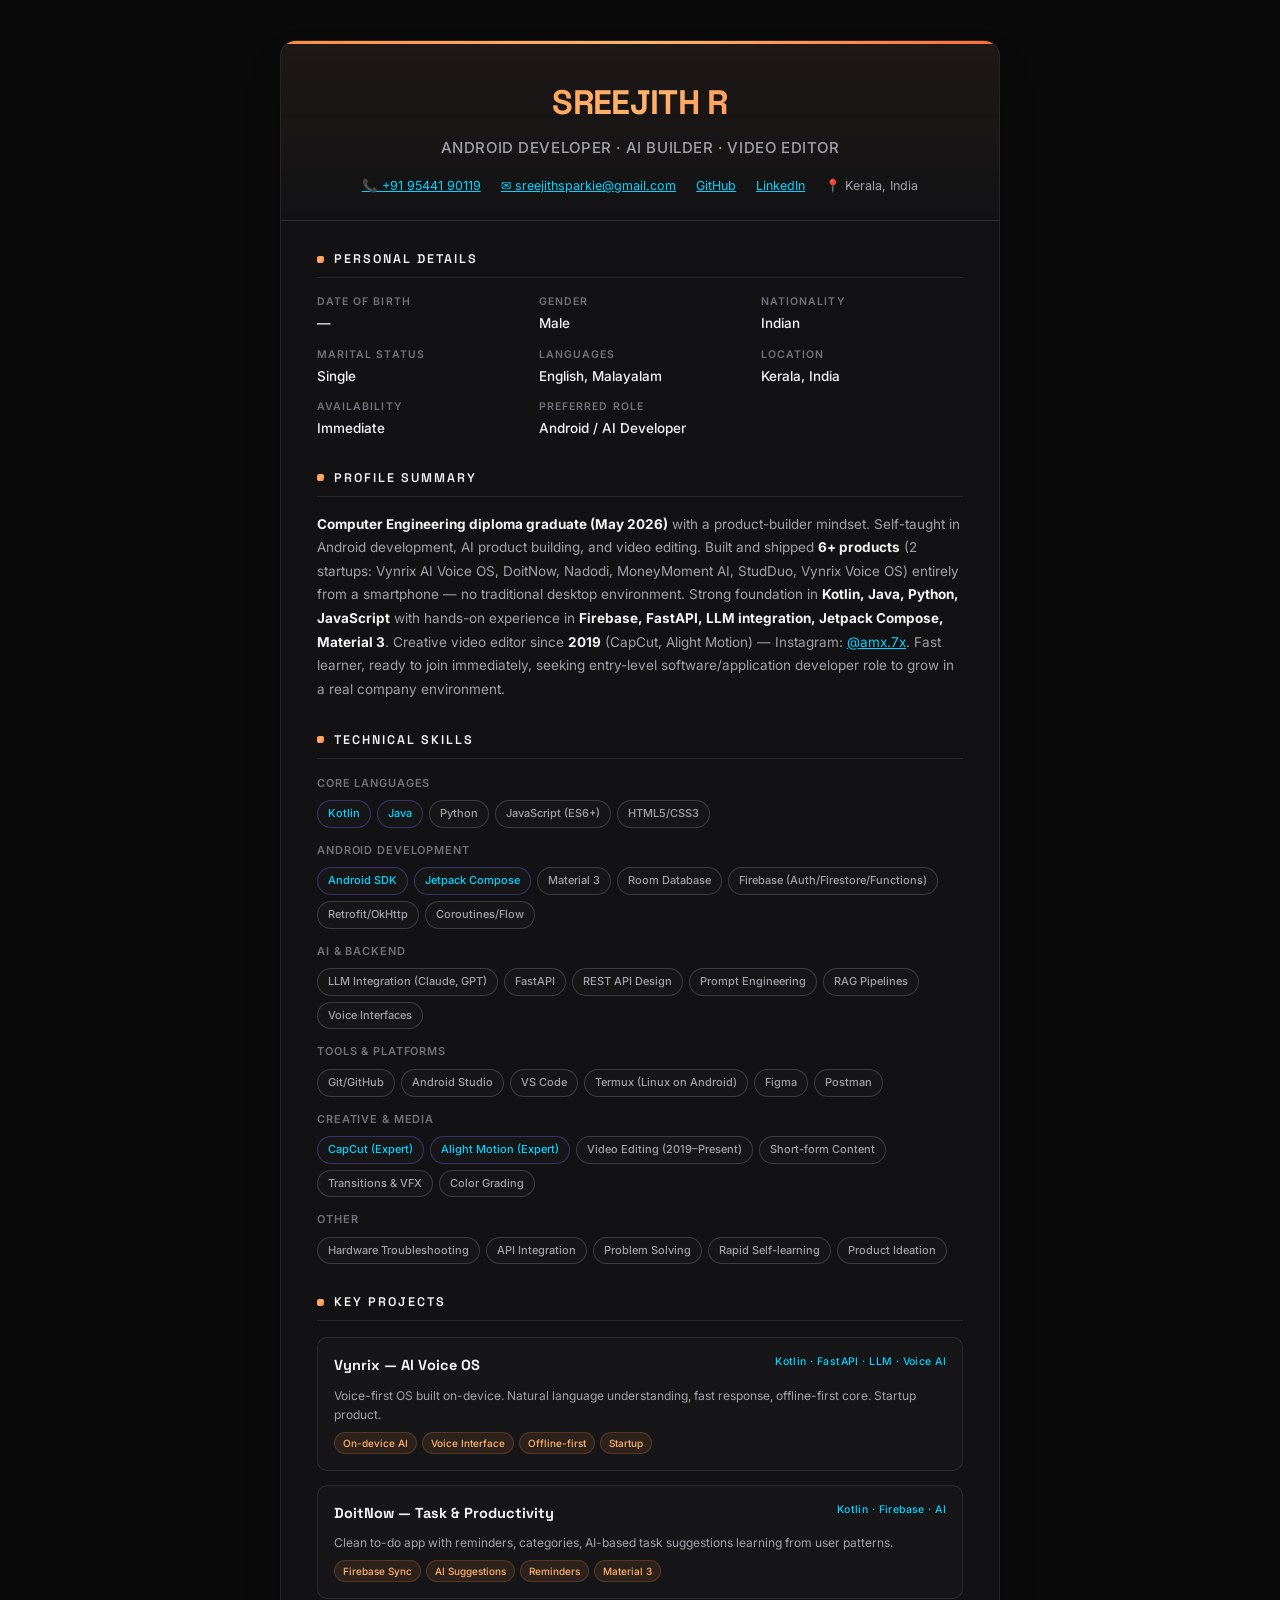
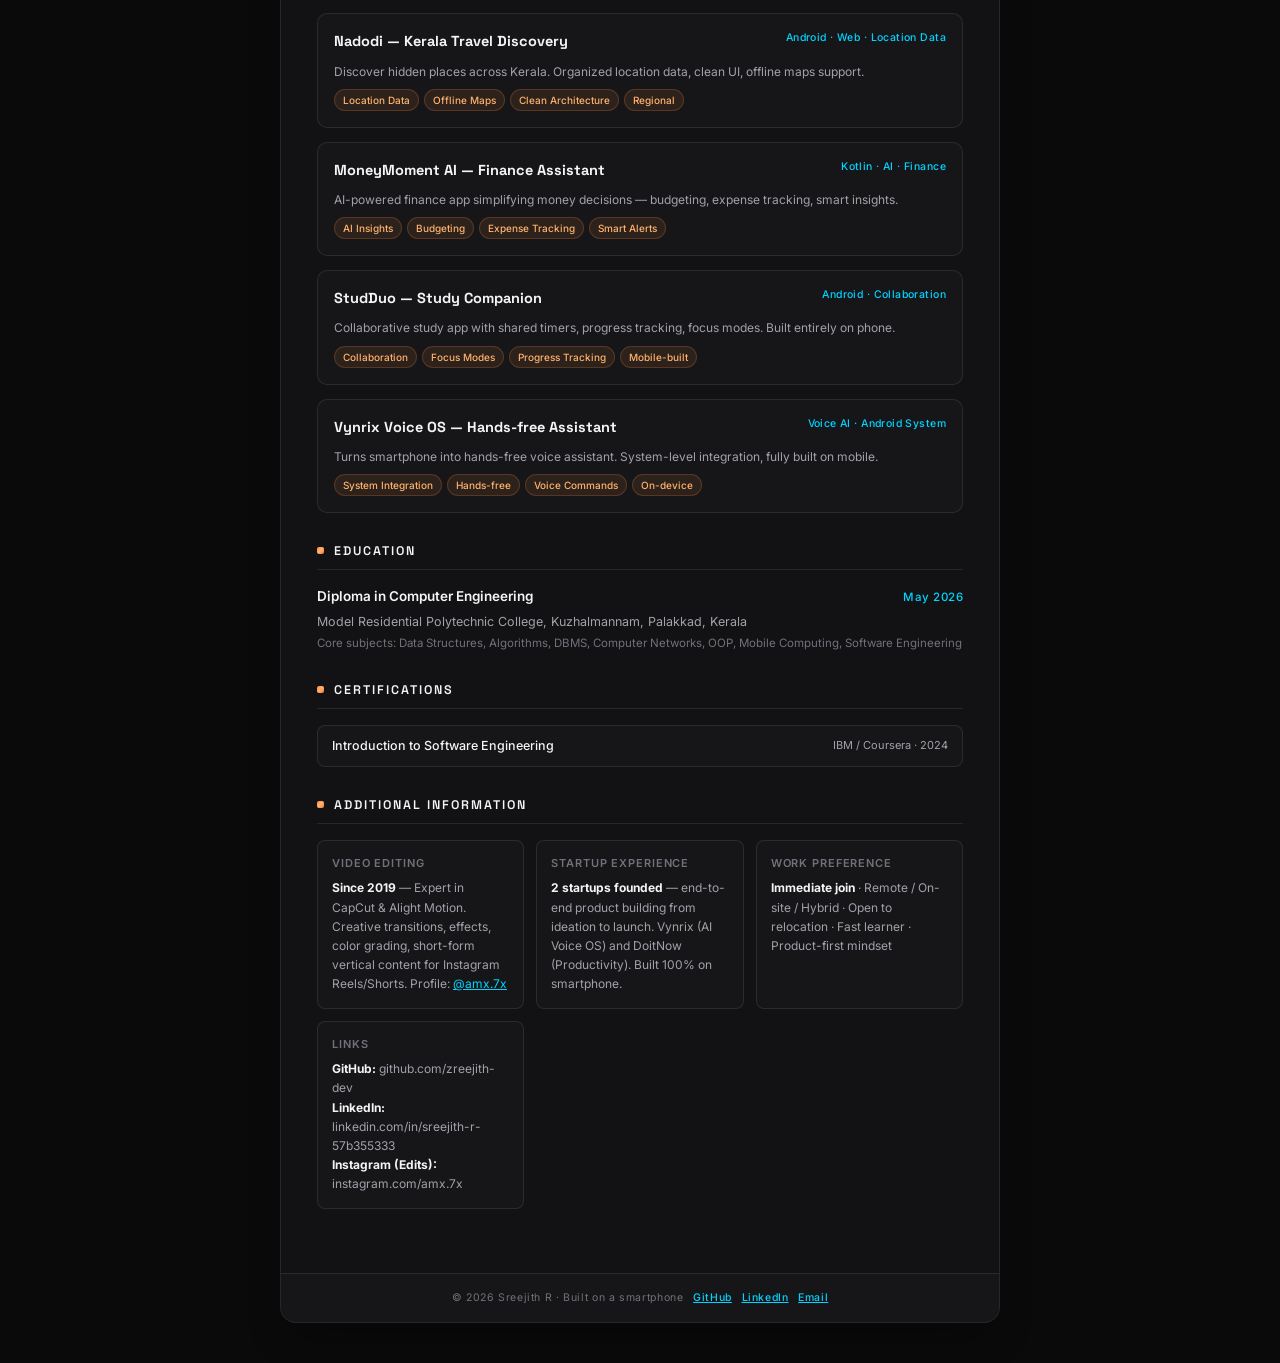
==== biodata.html @ 524572c8 "feat: portfolio redesign with orange gradients, new resume & bio data" ====
<!DOCTYPE html>
<html lang="en">
<head>
  <meta charset="UTF-8" />
  <meta name="viewport" content="width=device-width, initial-scale=1.0" />
  <title>Sreejith R — Bio Data</title>
  <meta name="description" content="Professional Bio Data of Sreejith R — Android Developer & AI Builder" />
  <link href="https://fonts.googleapis.com/css2?family=Space+Grotesk:wght@400;500;600;700&family=Inter:wght@400;500;600&display=swap" rel="stylesheet">
  <style>
    @page { size: A4; margin: 0; }
    * { box-sizing: border-box; margin: 0; padding: 0; }
    
    :root {
      --bg: #0a0a0b; --bg-elev: #121214; --card: #161619;
      --border: rgba(255,255,255,0.09); --border-strong: rgba(255,255,255,0.16);
      --text: #f4f4f5; --text-dim: #a1a1aa; --text-faint: #71717a;
      --accent: #6c5ce7; --accent-2: #00d4ff;
      --orange-grad: linear-gradient(135deg, #ff8c42 0%, #ffb36b 50%, #ff6b35 100%);
      --font-display: "Space Grotesk", system-ui, sans-serif;
      --font-body: "Inter", system-ui, sans-serif;
    }

    body { font-family: var(--font-body); background: var(--bg); color: var(--text); line-height: 1.6; font-size: 14px; -webkit-font-smoothing: antialiased; min-height: 100vh; padding: 40px 20px; }
    
    .biodata-sheet { max-width: 720px; margin: 0 auto; background: var(--bg-elev); border: 1px solid var(--border); border-radius: 16px; overflow: hidden; box-shadow: 0 20px 40px -12px rgba(0,0,0,0.4); }
    @media screen { .biodata-sheet::before { content: ""; display: block; height: 3px; background: var(--orange-grad); } }
    @media print { body { background: #fff; color: #000; padding: 0; font-size: 11pt; } .biodata-sheet { box-shadow: none; border: none; border-radius: 0; background: #fff; } .biodata-sheet::before { display: none; } .section-title::before { background: #d94e00; -webkit-print-color-adjust: exact; print-color-adjust: exact; } .no-print { display: none !important; } a { color: #000 !important; text-decoration: none; } }

    .bd-header { padding: 32px 36px 24px; background: linear-gradient(180deg, rgba(255,140,66,0.05) 0%, transparent 100%); border-bottom: 1px solid var(--border); text-align: center; position: relative; }
    .bd-name { font-family: var(--font-display); font-weight: 700; font-size: clamp(28px, 4.5vw, 34px); letter-spacing: -0.02em; margin-bottom: 6px; }
    @media screen { .bd-name { background: var(--orange-grad); -webkit-background-clip: text; background-clip: text; color: transparent; } }
    .bd-title { font-size: 15px; color: var(--text-dim); font-weight: 500; letter-spacing: 0.04em; text-transform: uppercase; margin-bottom: 16px; }
    .bd-contact { display: flex; flex-wrap: wrap; justify-content: center; gap: 12px 20px; font-size: 12.5px; color: var(--text-dim); }
    .bd-contact a { color: var(--accent-2); }
    .bd-contact-item { display: inline-flex; align-items: center; gap: 5px; white-space: nowrap; }

    .bd-body { padding: 28px 36px 36px; }
    .bd-section { margin-bottom: 28px; }
    .section-title { font-family: var(--font-display); font-weight: 600; font-size: 12.5px; letter-spacing: 0.16em; text-transform: uppercase; color: var(--text); margin-bottom: 16px; padding-bottom: 8px; border-bottom: 1px solid var(--border); display: flex; align-items: center; gap: 10px; }
    @media screen { .section-title::before { content: ""; width: 7px; height: 7px; border-radius: 2px; background: var(--orange-grad); flex-shrink: 0; } }

    /* Personal Details */
    .pd-grid { display: grid; grid-template-columns: repeat(auto-fit, minmax(160px, 1fr)); gap: 12px 20px; }
    .pd-item { display: flex; flex-direction: column; gap: 2px; }
    .pd-label { font-size: 10.5px; letter-spacing: 0.1em; text-transform: uppercase; color: var(--text-faint); font-weight: 600; }
    .pd-value { font-size: 13.5px; color: var(--text); font-weight: 500; }

    /* Profile Summary */
    .profile-text { color: var(--text-dim); line-height: 1.75; font-size: 13.5px; }
    .profile-text strong { color: var(--text); }

    /* Skills */
    .skill-row { margin-bottom: 14px; }
    .skill-row-name { font-size: 11px; font-weight: 600; letter-spacing: 0.08em; text-transform: uppercase; color: var(--text-faint); margin-bottom: 8px; }
    .skill-tags { display: flex; flex-wrap: wrap; gap: 6px; }
    .skill-tag { font-size: 11px; font-weight: 500; padding: 4px 10px; border-radius: 999px; border: 1px solid var(--border-strong); background: rgba(255,255,255,0.02); color: var(--text-dim); }
    @media screen { .skill-tag:hover { border-color: var(--accent); color: var(--accent-2); background: rgba(108,92,231,0.1); } }
    .skill-tag.primary { border-color: rgba(108,92,231,0.4); color: var(--accent-2); }

    /* Projects */
    .proj-card { border: 1px solid var(--border); border-radius: 10px; padding: 16px; margin-bottom: 14px; background: var(--card); }
    .proj-head { display: flex; justify-content: space-between; align-items: flex-start; gap: 10px; flex-wrap: wrap; margin-bottom: 8px; }
    .proj-name { font-family: var(--font-display); font-weight: 700; font-size: 14.5px; color: var(--text); }
    .proj-tech { font-size: 10.5px; color: var(--accent-2); font-weight: 500; letter-spacing: 0.04em; white-space: nowrap; }
    .proj-desc { color: var(--text-dim); font-size: 12px; line-height: 1.6; margin-bottom: 8px; }
    .proj-highlights { display: flex; flex-wrap: wrap; gap: 5px; }
    .proj-tag { font-size: 10px; padding: 2px 8px; border-radius: 999px; background: rgba(255,140,66,0.1); border: 1px solid rgba(255,140,66,0.2); color: #ffb36b; font-weight: 500; }
    @media print { .proj-tag { background: #fff3eb !important; border-color: #ff8c42 !important; color: #d94e00 !important; -webkit-print-color-adjust: exact; print-color-adjust: exact; } }

    /* Education */
    .edu-item { margin-bottom: 14px; padding-bottom: 14px; border-bottom: 1px solid var(--border); }
    .edu-item:last-child { border-bottom: none; margin-bottom: 0; padding-bottom: 0; }
    .edu-head { display: flex; justify-content: space-between; align-items: baseline; gap: 10px; flex-wrap: wrap; margin-bottom: 4px; }
    .edu-degree { font-weight: 600; font-size: 13.5px; color: var(--text); }
    .edu-date { font-size: 11.5px; color: var(--accent-2); font-weight: 500; letter-spacing: 0.04em; white-space: nowrap; }
    .edu-school { color: var(--text-dim); font-size: 12.5px; margin-bottom: 2px; }
    .edu-detail { font-size: 11.5px; color: var(--text-faint); }

    /* Certifications */
    .cert-item { display: flex; justify-content: space-between; align-items: center; padding: 10px 14px; background: var(--card); border: 1px solid var(--border); border-radius: 8px; margin-bottom: 8px; gap: 10px; }
    .cert-name { font-weight: 500; color: var(--text); font-size: 12.5px; }
    .cert-meta { font-size: 11px; color: var(--text-dim); white-space: nowrap; }

    /* Additional */
    .add-grid { display: grid; grid-template-columns: repeat(auto-fit, minmax(200px, 1fr)); gap: 12px; }
    .add-card { background: var(--card); border: 1px solid var(--border); border-radius: 8px; padding: 14px; }
    .add-title { font-weight: 600; font-size: 11px; letter-spacing: 0.08em; text-transform: uppercase; color: var(--text-faint); margin-bottom: 6px; }
    .add-text { font-size: 12px; color: var(--text-dim); line-height: 1.6; }
    .add-text strong { color: var(--text); }

    .bd-footer { padding: 16px 36px; background: var(--card); border-top: 1px solid var(--border); text-align: center; font-size: 10.5px; color: var(--text-faint); letter-spacing: 0.06em; }
    .bd-footer a { color: var(--accent-2); margin-left: 6px; font-weight: 500; }

    @media (max-width: 520px) { body { padding: 20px 10px; } .bd-header, .bd-body { padding-left: 20px; padding-right: 20px; } .bd-contact { gap: 8px 12px; } }
  </style>
</head>
<body>
  <div class="biodata-sheet">
    <header class="bd-header">
      <h1 class="bd-name">SREEJITH R</h1>
      <p class="bd-title">Android Developer · AI Builder · Video Editor</p>
      <div class="bd-contact">
        <a class="bd-contact-item" href="tel:+919544190119">📞 +91 95441 90119</a>
        <a class="bd-contact-item" href="mailto:sreejithsparkie@gmail.com">✉ sreejithsparkie@gmail.com</a>
        <a class="bd-contact-item" href="https://github.com/zreejith-dev" target="_blank" rel="noopener">GitHub</a>
        <a class="bd-contact-item" href="https://linkedin.com/in/sreejith-r-57b355333" target="_blank" rel="noopener">LinkedIn</a>
        <span class="bd-contact-item">📍 Kerala, India</span>
      </div>
    </header>

    <main class="bd-body">
      <!-- PERSONAL DETAILS -->
      <section class="bd-section">
        <h2 class="section-title">Personal Details</h2>
        <div class="pd-grid">
          <div class="pd-item"><span class="pd-label">Date of Birth</span><span class="pd-value">—</span></div>
          <div class="pd-item"><span class="pd-label">Gender</span><span class="pd-value">Male</span></div>
          <div class="pd-item"><span class="pd-label">Nationality</span><span class="pd-value">Indian</span></div>
          <div class="pd-item"><span class="pd-label">Marital Status</span><span class="pd-value">Single</span></div>
          <div class="pd-item"><span class="pd-label">Languages</span><span class="pd-value">English, Malayalam</span></div>
          <div class="pd-item"><span class="pd-label">Location</span><span class="pd-value">Kerala, India</span></div>
          <div class="pd-item"><span class="pd-label">Availability</span><span class="pd-value">Immediate</span></div>
          <div class="pd-item"><span class="pd-label">Preferred Role</span><span class="pd-value">Android / AI Developer</span></div>
        </div>
      </section>

      <!-- PROFILE SUMMARY -->
      <section class="bd-section">
        <h2 class="section-title">Profile Summary</h2>
        <p class="profile-text">
          <strong>Computer Engineering diploma graduate (May 2026)</strong> with a product-builder mindset. Self-taught in Android development, AI product building, and video editing. 
          Built and shipped <strong>6+ products</strong> (2 startups: Vynrix AI Voice OS, DoitNow, Nadodi, MoneyMoment AI, StudDuo, Vynrix Voice OS) entirely from a smartphone — no traditional desktop environment. 
          Strong foundation in <strong>Kotlin, Java, Python, JavaScript</strong> with hands-on experience in <strong>Firebase, FastAPI, LLM integration, Jetpack Compose, Material 3</strong>. 
          Creative video editor since <strong>2019</strong> (CapCut, Alight Motion) — Instagram: <a href="https://www.instagram.com/amx.7x?stkn=MXByYWM3czVoYXo3cg==" target="_blank" rel="noopener" style="color:var(--accent-2)">@amx.7x</a>. 
          Fast learner, ready to join immediately, seeking entry-level software/application developer role to grow in a real company environment.
        </p>
      </section>

      <!-- TECHNICAL SKILLS -->
      <section class="bd-section">
        <h2 class="section-title">Technical Skills</h2>
        <div class="skill-row">
          <div class="skill-row-name">Core Languages</div>
          <div class="skill-tags">
            <span class="skill-tag primary">Kotlin</span><span class="skill-tag primary">Java</span><span class="skill-tag">Python</span><span class="skill-tag">JavaScript (ES6+)</span><span class="skill-tag">HTML5/CSS3</span>
          </div>
        </div>
        <div class="skill-row">
          <div class="skill-row-name">Android Development</div>
          <div class="skill-tags">
            <span class="skill-tag primary">Android SDK</span><span class="skill-tag primary">Jetpack Compose</span><span class="skill-tag">Material 3</span><span class="skill-tag">Room Database</span><span class="skill-tag">Firebase (Auth/Firestore/Functions)</span><span class="skill-tag">Retrofit/OkHttp</span><span class="skill-tag">Coroutines/Flow</span>
          </div>
        </div>
        <div class="skill-row">
          <div class="skill-row-name">AI & Backend</div>
          <div class="skill-tags">
            <span class="skill-tag">LLM Integration (Claude, GPT)</span><span class="skill-tag">FastAPI</span><span class="skill-tag">REST API Design</span><span class="skill-tag">Prompt Engineering</span><span class="skill-tag">RAG Pipelines</span><span class="skill-tag">Voice Interfaces</span>
          </div>
        </div>
        <div class="skill-row">
          <div class="skill-row-name">Tools & Platforms</div>
          <div class="skill-tags">
            <span class="skill-tag">Git/GitHub</span><span class="skill-tag">Android Studio</span><span class="skill-tag">VS Code</span><span class="skill-tag">Termux (Linux on Android)</span><span class="skill-tag">Figma</span><span class="skill-tag">Postman</span>
          </div>
        </div>
        <div class="skill-row">
          <div class="skill-row-name">Creative & Media</div>
          <div class="skill-tags">
            <span class="skill-tag primary">CapCut (Expert)</span><span class="skill-tag primary">Alight Motion (Expert)</span><span class="skill-tag">Video Editing (2019–Present)</span><span class="skill-tag">Short-form Content</span><span class="skill-tag">Transitions & VFX</span><span class="skill-tag">Color Grading</span>
          </div>
        </div>
        <div class="skill-row">
          <div class="skill-row-name">Other</div>
          <div class="skill-tags">
            <span class="skill-tag">Hardware Troubleshooting</span><span class="skill-tag">API Integration</span><span class="skill-tag">Problem Solving</span><span class="skill-tag">Rapid Self-learning</span><span class="skill-tag">Product Ideation</span>
          </div>
        </div>
      </section>

      <!-- KEY PROJECTS -->
      <section class="bd-section">
        <h2 class="section-title">Key Projects</h2>
        <article class="proj-card">
          <div class="proj-head"><h3 class="proj-name">Vynrix — AI Voice OS</h3><span class="proj-tech">Kotlin · FastAPI · LLM · Voice AI</span></div>
          <p class="proj-desc">Voice-first OS built on-device. Natural language understanding, fast response, offline-first core. Startup product.</p>
          <div class="proj-highlights"><span class="proj-tag">On-device AI</span><span class="proj-tag">Voice Interface</span><span class="proj-tag">Offline-first</span><span class="proj-tag">Startup</span></div>
        </article>
        <article class="proj-card">
          <div class="proj-head"><h3 class="proj-name">DoitNow — Task & Productivity</h3><span class="proj-tech">Kotlin · Firebase · AI</span></div>
          <p class="proj-desc">Clean to-do app with reminders, categories, AI-based task suggestions learning from user patterns.</p>
          <div class="proj-highlights"><span class="proj-tag">Firebase Sync</span><span class="proj-tag">AI Suggestions</span><span class="proj-tag">Reminders</span><span class="proj-tag">Material 3</span></div>
        </article>
        <article class="proj-card">
          <div class="proj-head"><h3 class="proj-name">Nadodi — Kerala Travel Discovery</h3><span class="proj-tech">Android · Web · Location Data</span></div>
          <p class="proj-desc">Discover hidden places across Kerala. Organized location data, clean UI, offline maps support.</p>
          <div class="proj-highlights"><span class="proj-tag">Location Data</span><span class="proj-tag">Offline Maps</span><span class="proj-tag">Clean Architecture</span><span class="proj-tag">Regional</span></div>
        </article>
        <article class="proj-card">
          <div class="proj-head"><h3 class="proj-name">MoneyMoment AI — Finance Assistant</h3><span class="proj-tech">Kotlin · AI · Finance</span></div>
          <p class="proj-desc">AI-powered finance app simplifying money decisions — budgeting, expense tracking, smart insights.</p>
          <div class="proj-highlights"><span class="proj-tag">AI Insights</span><span class="proj-tag">Budgeting</span><span class="proj-tag">Expense Tracking</span><span class="proj-tag">Smart Alerts</span></div>
        </article>
        <article class="proj-card">
          <div class="proj-head"><h3 class="proj-name">StudDuo — Study Companion</h3><span class="proj-tech">Android · Collaboration</span></div>
          <p class="proj-desc">Collaborative study app with shared timers, progress tracking, focus modes. Built entirely on phone.</p>
          <div class="proj-highlights"><span class="proj-tag">Collaboration</span><span class="proj-tag">Focus Modes</span><span class="proj-tag">Progress Tracking</span><span class="proj-tag">Mobile-built</span></div>
        </article>
        <article class="proj-card">
          <div class="proj-head"><h3 class="proj-name">Vynrix Voice OS — Hands-free Assistant</h3><span class="proj-tech">Voice AI · Android System</span></div>
          <p class="proj-desc">Turns smartphone into hands-free voice assistant. System-level integration, fully built on mobile.</p>
          <div class="proj-highlights"><span class="proj-tag">System Integration</span><span class="proj-tag">Hands-free</span><span class="proj-tag">Voice Commands</span><span class="proj-tag">On-device</span></div>
        </article>
      </section>

      <!-- EDUCATION -->
      <section class="bd-section">
        <h2 class="section-title">Education</h2>
        <div class="edu-item">
          <div class="edu-head">
            <span class="edu-degree">Diploma in Computer Engineering</span>
            <span class="edu-date">May 2026</span>
          </div>
          <p class="edu-school">Model Residential Polytechnic College, Kuzhalmannam, Palakkad, Kerala</p>
          <p class="edu-detail">Core subjects: Data Structures, Algorithms, DBMS, Computer Networks, OOP, Mobile Computing, Software Engineering</p>
        </div>
      </section>

      <!-- CERTIFICATIONS -->
      <section class="bd-section">
        <h2 class="section-title">Certifications</h2>
        <div class="cert-item">
          <span class="cert-name">Introduction to Software Engineering</span>
          <span class="cert-meta">IBM / Coursera · 2024</span>
        </div>
      </section>

      <!-- ADDITIONAL INFORMATION -->
      <section class="bd-section">
        <h2 class="section-title">Additional Information</h2>
        <div class="add-grid">
          <div class="add-card">
            <div class="add-title">Video Editing</div>
            <div class="add-text"><strong>Since 2019</strong> — Expert in CapCut & Alight Motion. Creative transitions, effects, color grading, short-form vertical content for Instagram Reels/Shorts. Profile: <a href="https://www.instagram.com/amx.7x?stkn=MXByYWM3czVoYXo3cg==" target="_blank" rel="noopener" style="color:var(--accent-2)">@amx.7x</a></div>
          </div>
          <div class="add-card">
            <div class="add-title">Startup Experience</div>
            <div class="add-text"><strong>2 startups founded</strong> — end-to-end product building from ideation to launch. Vynrix (AI Voice OS) and DoitNow (Productivity). Built 100% on smartphone.</div>
          </div>
          <div class="add-card">
            <div class="add-title">Work Preference</div>
            <div class="add-text"><strong>Immediate join</strong> · Remote / On-site / Hybrid · Open to relocation · Fast learner · Product-first mindset</div>
          </div>
          <div class="add-card">
            <div class="add-title">Links</div>
            <div class="add-text">
              <strong>GitHub:</strong> github.com/zreejith-dev<br>
              <strong>LinkedIn:</strong> linkedin.com/in/sreejith-r-57b355333<br>
              <strong>Instagram (Edits):</strong> instagram.com/amx.7x
            </div>
          </div>
        </div>
      </section>
    </main>

    <footer class="bd-footer no-print">
      © 2026 Sreejith R · Built on a smartphone
      <a href="https://github.com/zreejith-dev" target="_blank" rel="noopener">GitHub</a>
      <a href="https://linkedin.com/in/sreejith-r-57b355333" target="_blank" rel="noopener">LinkedIn</a>
      <a href="mailto:sreejithsparkie@gmail.com">Email</a>
    </footer>
  </div>
</body>
</html>
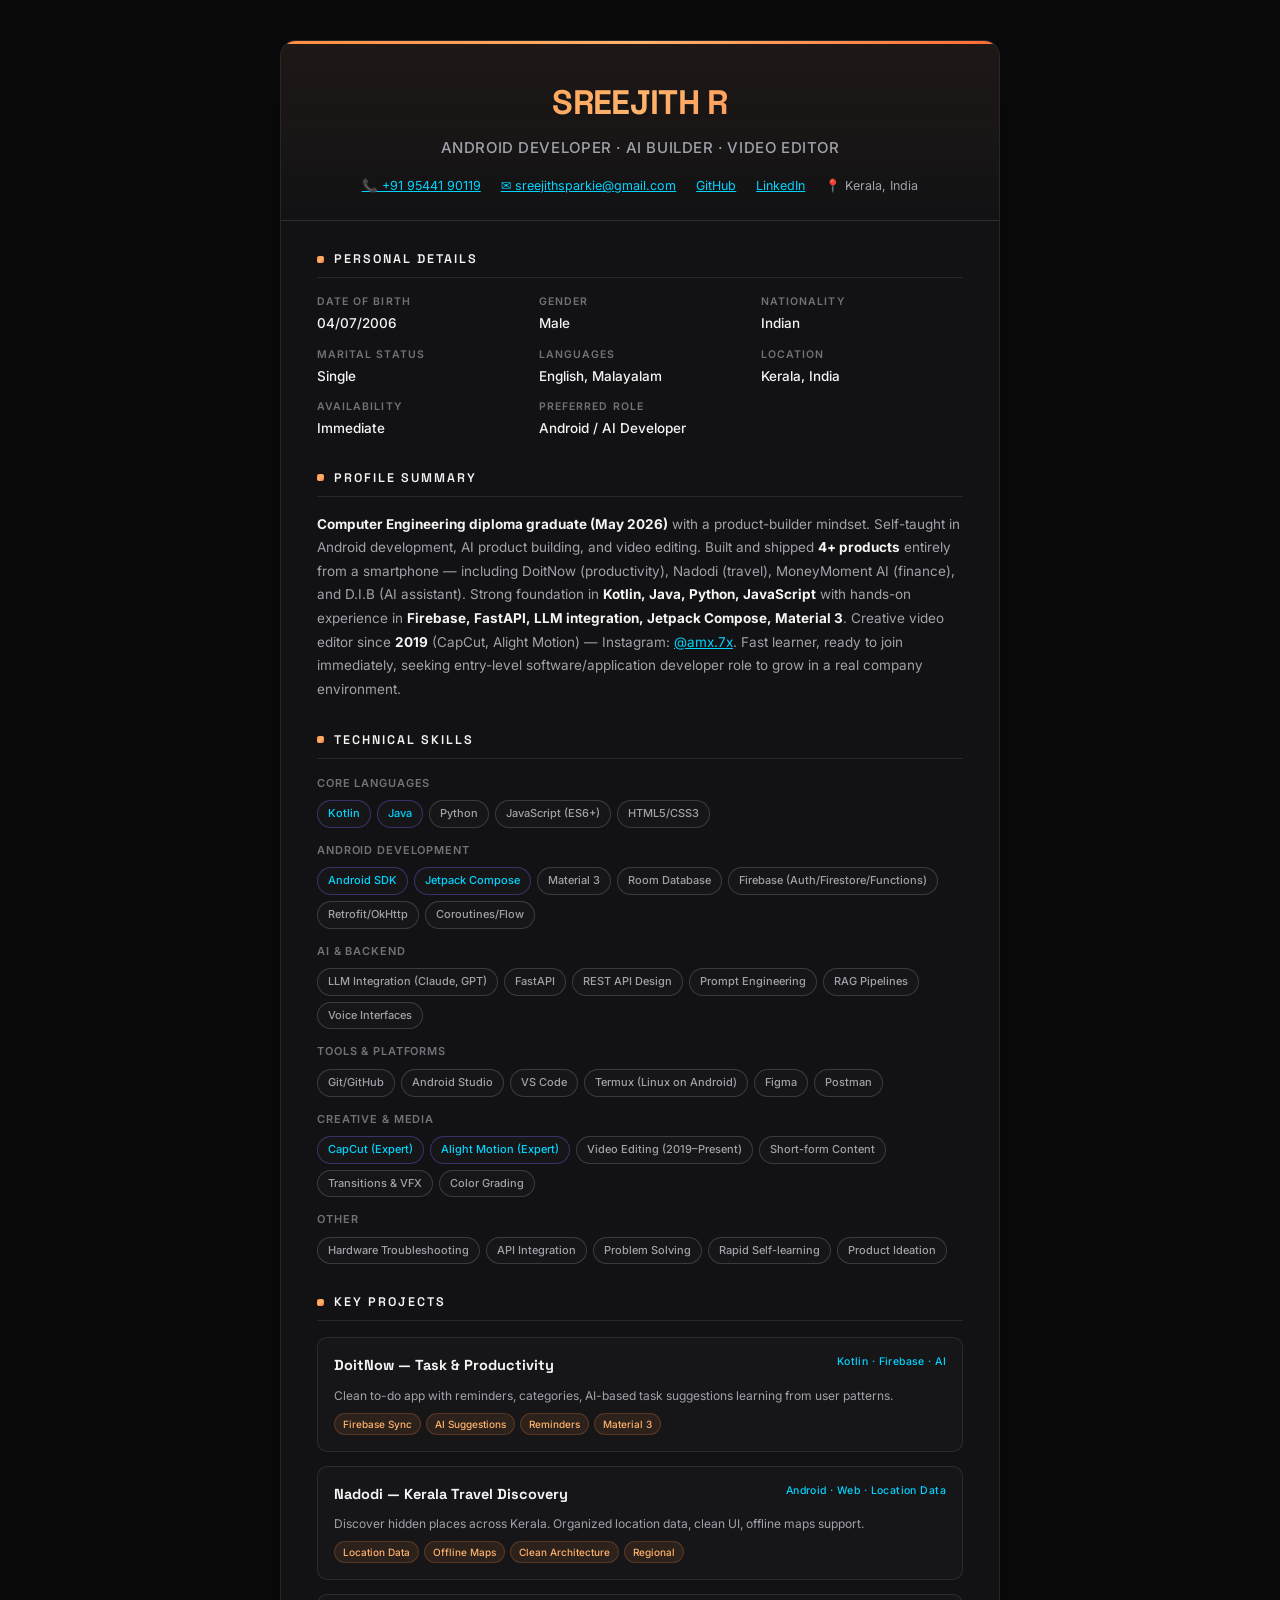
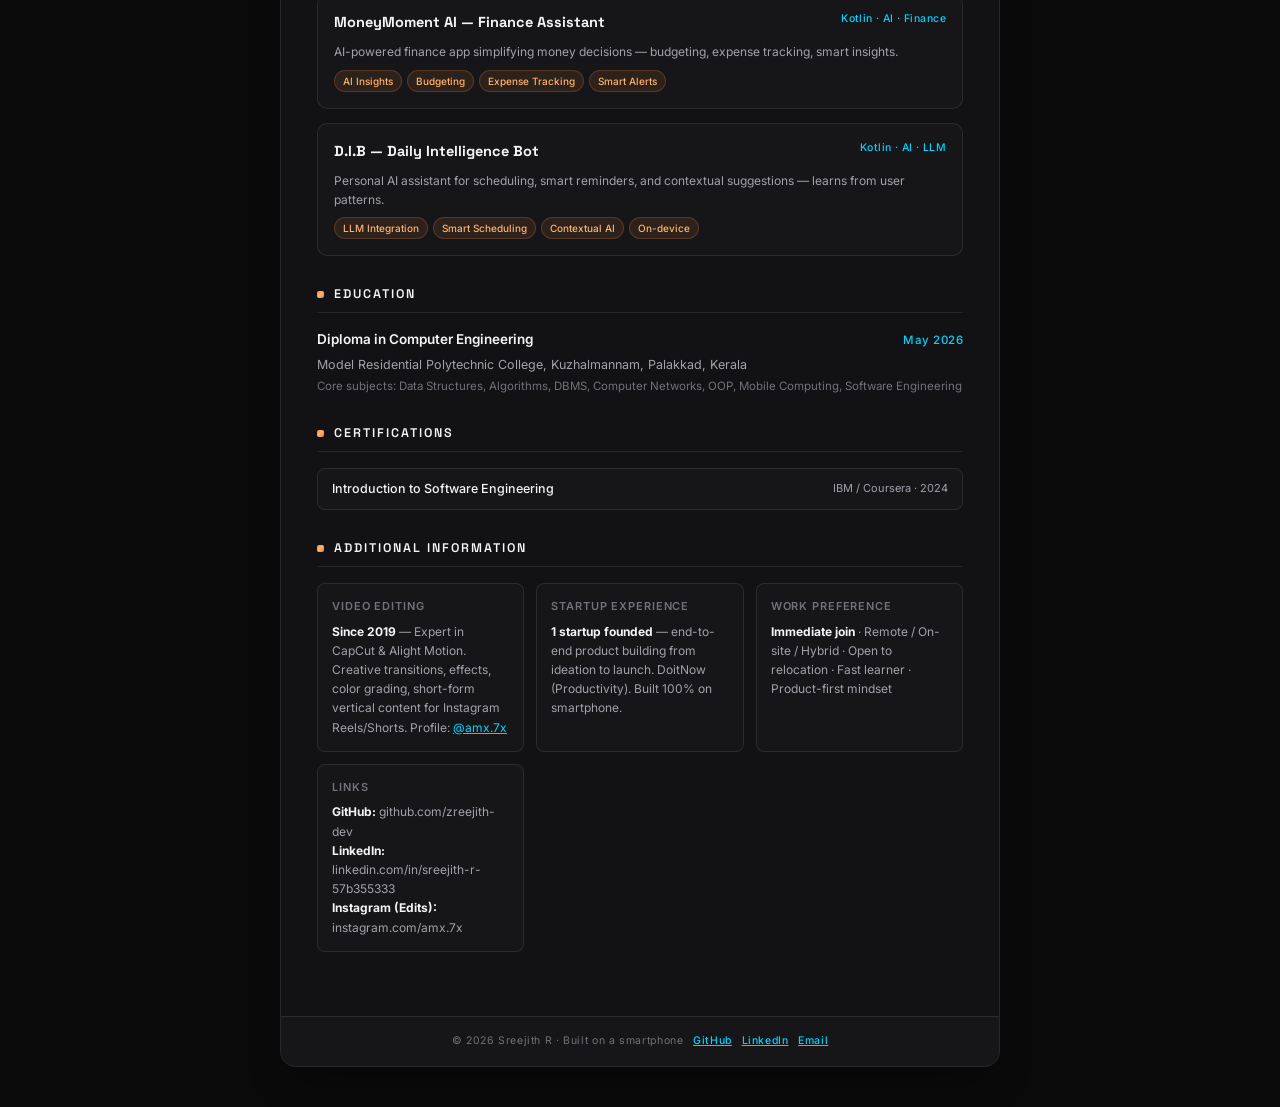
==== commit 90277f0a: "feat: remove Vynrix projects, add DOB (04/07/2006), update portfolio/resume/biodata" ====
--- a/biodata.html
+++ b/biodata.html
@@ -113,7 +113,7 @@
       <section class="bd-section">
         <h2 class="section-title">Personal Details</h2>
         <div class="pd-grid">
-          <div class="pd-item"><span class="pd-label">Date of Birth</span><span class="pd-value">—</span></div>
+          <div class="pd-item"><span class="pd-label">Date of Birth</span><span class="pd-value">04/07/2006</span></div>
           <div class="pd-item"><span class="pd-label">Gender</span><span class="pd-value">Male</span></div>
           <div class="pd-item"><span class="pd-label">Nationality</span><span class="pd-value">Indian</span></div>
           <div class="pd-item"><span class="pd-label">Marital Status</span><span class="pd-value">Single</span></div>
@@ -129,7 +129,7 @@
         <h2 class="section-title">Profile Summary</h2>
         <p class="profile-text">
           <strong>Computer Engineering diploma graduate (May 2026)</strong> with a product-builder mindset. Self-taught in Android development, AI product building, and video editing. 
-          Built and shipped <strong>6+ products</strong> (2 startups: Vynrix AI Voice OS, DoitNow, Nadodi, MoneyMoment AI, StudDuo, Vynrix Voice OS) entirely from a smartphone — no traditional desktop environment. 
+          Built and shipped <strong>4+ products</strong> entirely from a smartphone — including DoitNow (productivity), Nadodi (travel), MoneyMoment AI (finance), and D.I.B (AI assistant). 
           Strong foundation in <strong>Kotlin, Java, Python, JavaScript</strong> with hands-on experience in <strong>Firebase, FastAPI, LLM integration, Jetpack Compose, Material 3</strong>. 
           Creative video editor since <strong>2019</strong> (CapCut, Alight Motion) — Instagram: <a href="https://www.instagram.com/amx.7x?stkn=MXByYWM3czVoYXo3cg==" target="_blank" rel="noopener" style="color:var(--accent-2)">@amx.7x</a>. 
           Fast learner, ready to join immediately, seeking entry-level software/application developer role to grow in a real company environment.
@@ -181,11 +181,6 @@
       <section class="bd-section">
         <h2 class="section-title">Key Projects</h2>
         <article class="proj-card">
-          <div class="proj-head"><h3 class="proj-name">Vynrix — AI Voice OS</h3><span class="proj-tech">Kotlin · FastAPI · LLM · Voice AI</span></div>
-          <p class="proj-desc">Voice-first OS built on-device. Natural language understanding, fast response, offline-first core. Startup product.</p>
-          <div class="proj-highlights"><span class="proj-tag">On-device AI</span><span class="proj-tag">Voice Interface</span><span class="proj-tag">Offline-first</span><span class="proj-tag">Startup</span></div>
-        </article>
-        <article class="proj-card">
           <div class="proj-head"><h3 class="proj-name">DoitNow — Task & Productivity</h3><span class="proj-tech">Kotlin · Firebase · AI</span></div>
           <p class="proj-desc">Clean to-do app with reminders, categories, AI-based task suggestions learning from user patterns.</p>
           <div class="proj-highlights"><span class="proj-tag">Firebase Sync</span><span class="proj-tag">AI Suggestions</span><span class="proj-tag">Reminders</span><span class="proj-tag">Material 3</span></div>
@@ -201,14 +196,9 @@
           <div class="proj-highlights"><span class="proj-tag">AI Insights</span><span class="proj-tag">Budgeting</span><span class="proj-tag">Expense Tracking</span><span class="proj-tag">Smart Alerts</span></div>
         </article>
         <article class="proj-card">
-          <div class="proj-head"><h3 class="proj-name">StudDuo — Study Companion</h3><span class="proj-tech">Android · Collaboration</span></div>
-          <p class="proj-desc">Collaborative study app with shared timers, progress tracking, focus modes. Built entirely on phone.</p>
-          <div class="proj-highlights"><span class="proj-tag">Collaboration</span><span class="proj-tag">Focus Modes</span><span class="proj-tag">Progress Tracking</span><span class="proj-tag">Mobile-built</span></div>
-        </article>
-        <article class="proj-card">
-          <div class="proj-head"><h3 class="proj-name">Vynrix Voice OS — Hands-free Assistant</h3><span class="proj-tech">Voice AI · Android System</span></div>
-          <p class="proj-desc">Turns smartphone into hands-free voice assistant. System-level integration, fully built on mobile.</p>
-          <div class="proj-highlights"><span class="proj-tag">System Integration</span><span class="proj-tag">Hands-free</span><span class="proj-tag">Voice Commands</span><span class="proj-tag">On-device</span></div>
+          <div class="proj-head"><h3 class="proj-name">D.I.B — Daily Intelligence Bot</h3><span class="proj-tech">Kotlin · AI · LLM</span></div>
+          <p class="proj-desc">Personal AI assistant for scheduling, smart reminders, and contextual suggestions — learns from user patterns.</p>
+          <div class="proj-highlights"><span class="proj-tag">LLM Integration</span><span class="proj-tag">Smart Scheduling</span><span class="proj-tag">Contextual AI</span><span class="proj-tag">On-device</span></div>
         </article>
       </section>
 
@@ -244,7 +234,7 @@
           </div>
           <div class="add-card">
             <div class="add-title">Startup Experience</div>
-            <div class="add-text"><strong>2 startups founded</strong> — end-to-end product building from ideation to launch. Vynrix (AI Voice OS) and DoitNow (Productivity). Built 100% on smartphone.</div>
+            <div class="add-text"><strong>1 startup founded</strong> — end-to-end product building from ideation to launch. DoitNow (Productivity). Built 100% on smartphone.</div>
           </div>
           <div class="add-card">
             <div class="add-title">Work Preference</div>
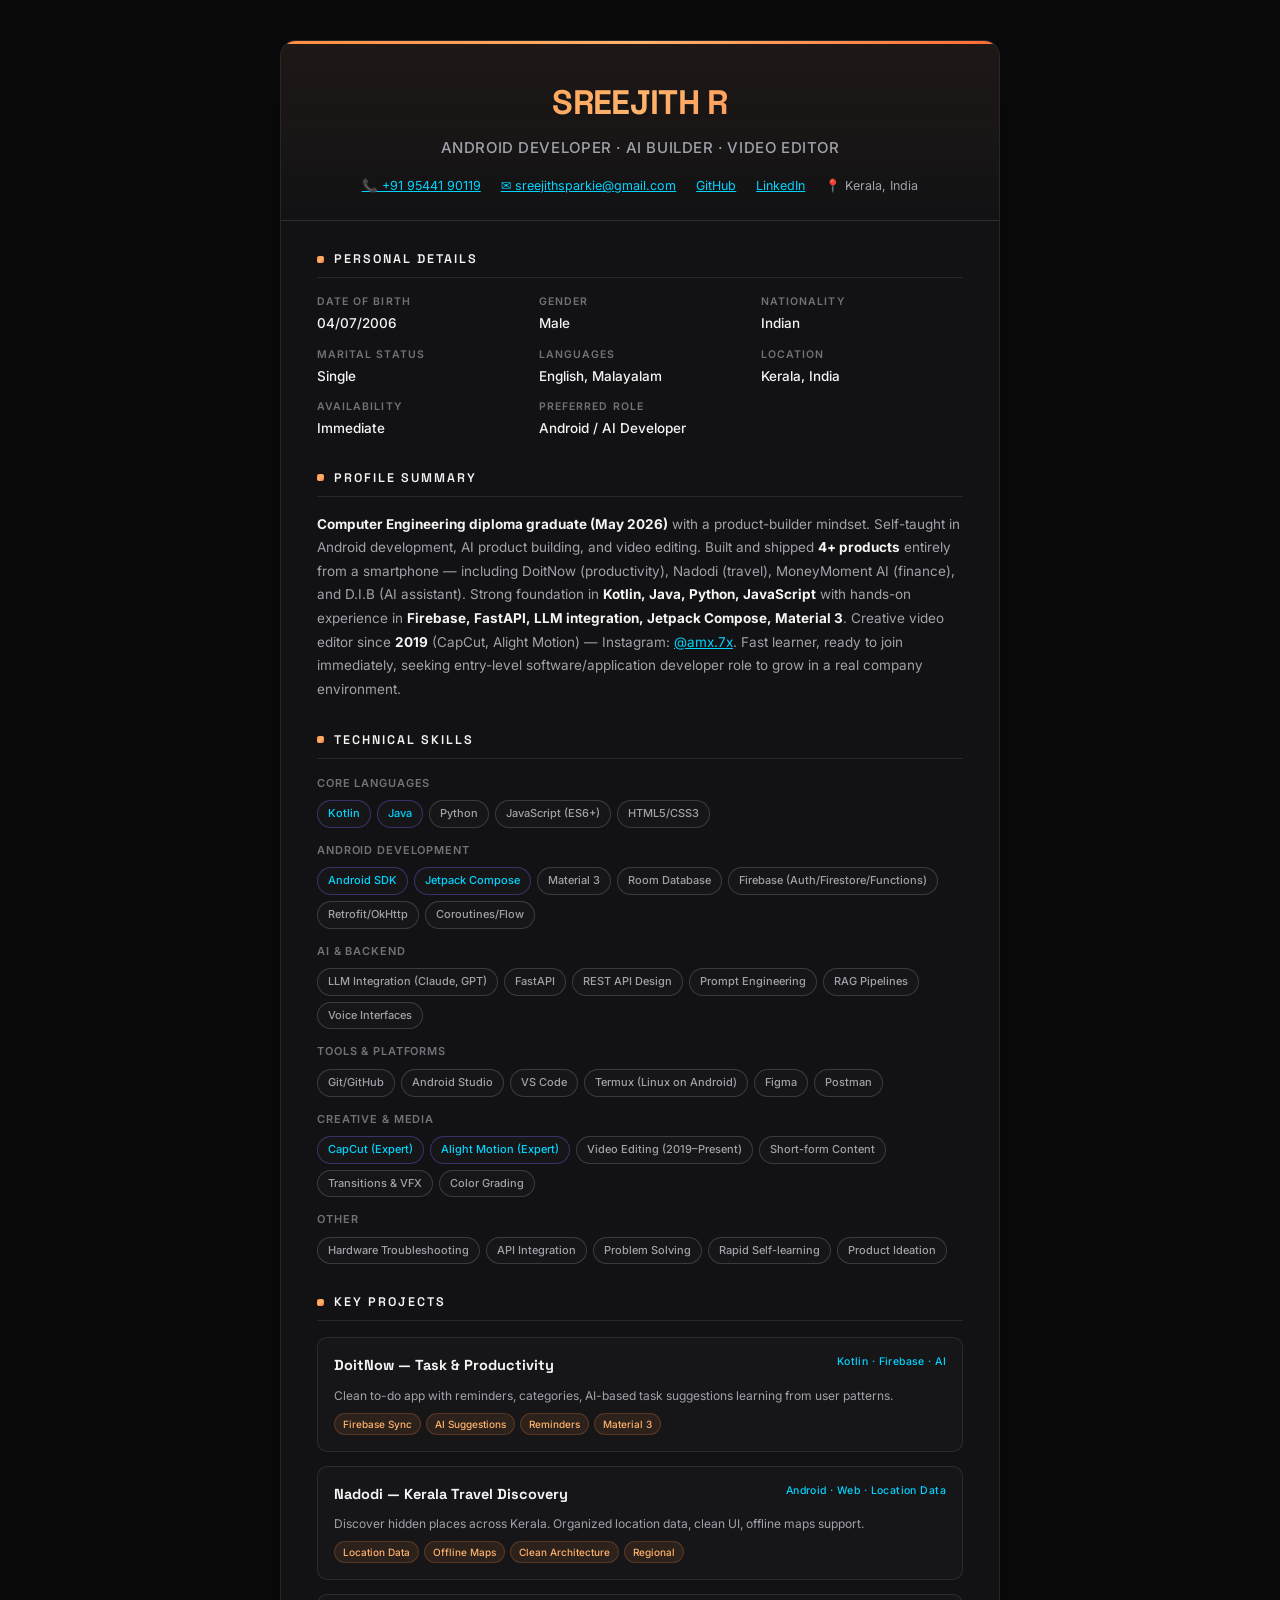
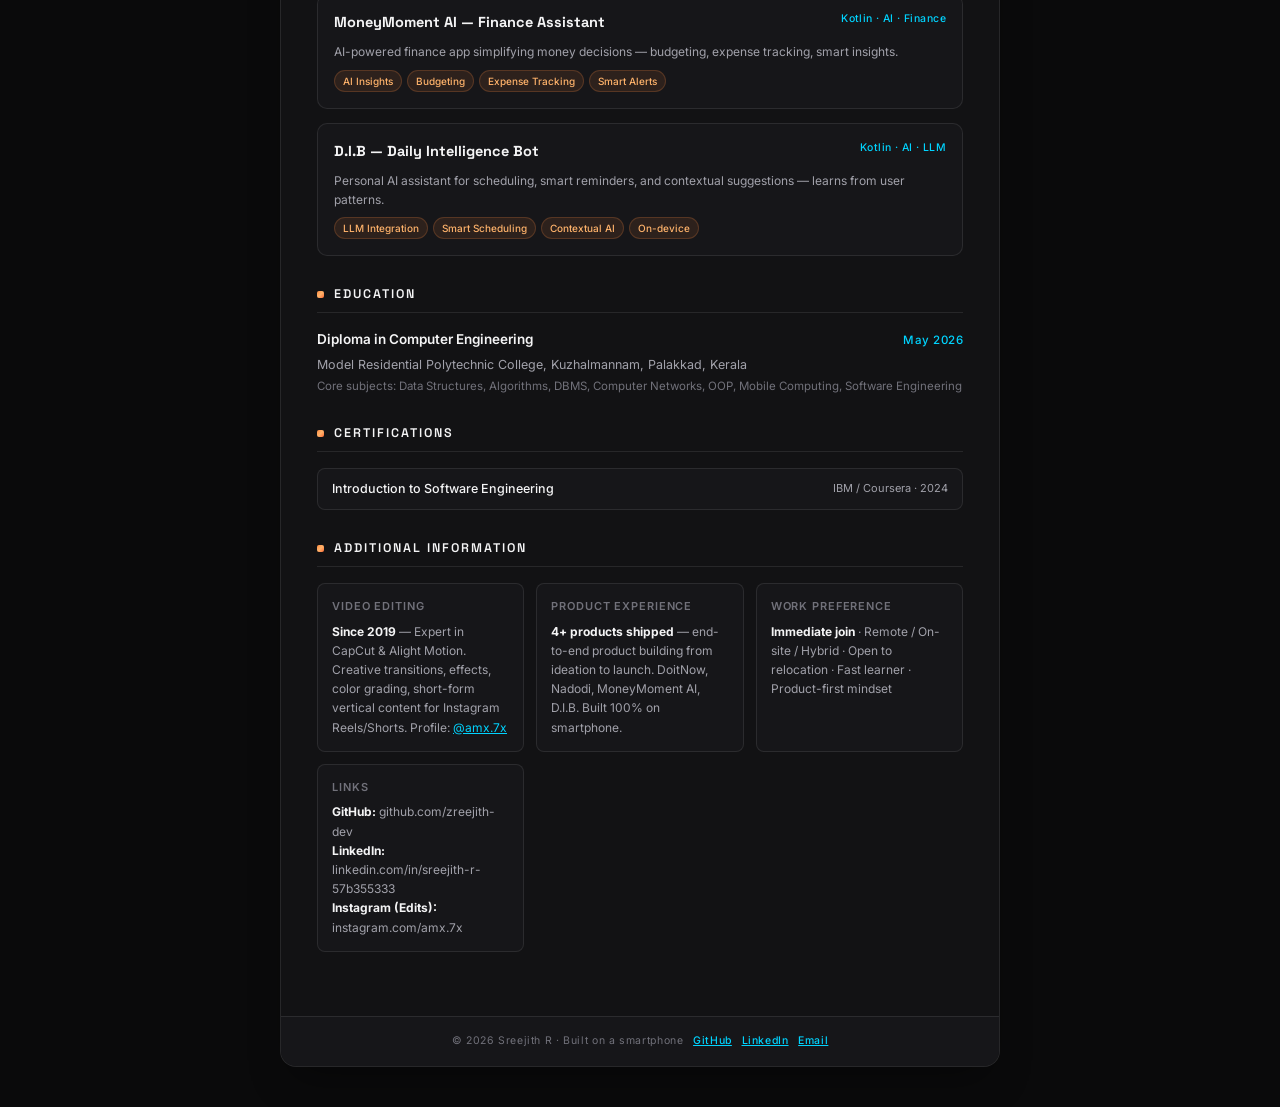
==== commit 0ec2fe2c: "feat: remove founder/Vynrix references, add video editing as main skill (CapCut, Alight Motion) acro" ====
--- a/biodata.html
+++ b/biodata.html
@@ -233,8 +233,8 @@
             <div class="add-text"><strong>Since 2019</strong> — Expert in CapCut & Alight Motion. Creative transitions, effects, color grading, short-form vertical content for Instagram Reels/Shorts. Profile: <a href="https://www.instagram.com/amx.7x?stkn=MXByYWM3czVoYXo3cg==" target="_blank" rel="noopener" style="color:var(--accent-2)">@amx.7x</a></div>
           </div>
           <div class="add-card">
-            <div class="add-title">Startup Experience</div>
-            <div class="add-text"><strong>1 startup founded</strong> — end-to-end product building from ideation to launch. DoitNow (Productivity). Built 100% on smartphone.</div>
+            <div class="add-title">Product Experience</div>
+            <div class="add-text"><strong>4+ products shipped</strong> — end-to-end product building from ideation to launch. DoitNow, Nadodi, MoneyMoment AI, D.I.B. Built 100% on smartphone.</div>
           </div>
           <div class="add-card">
             <div class="add-title">Work Preference</div>
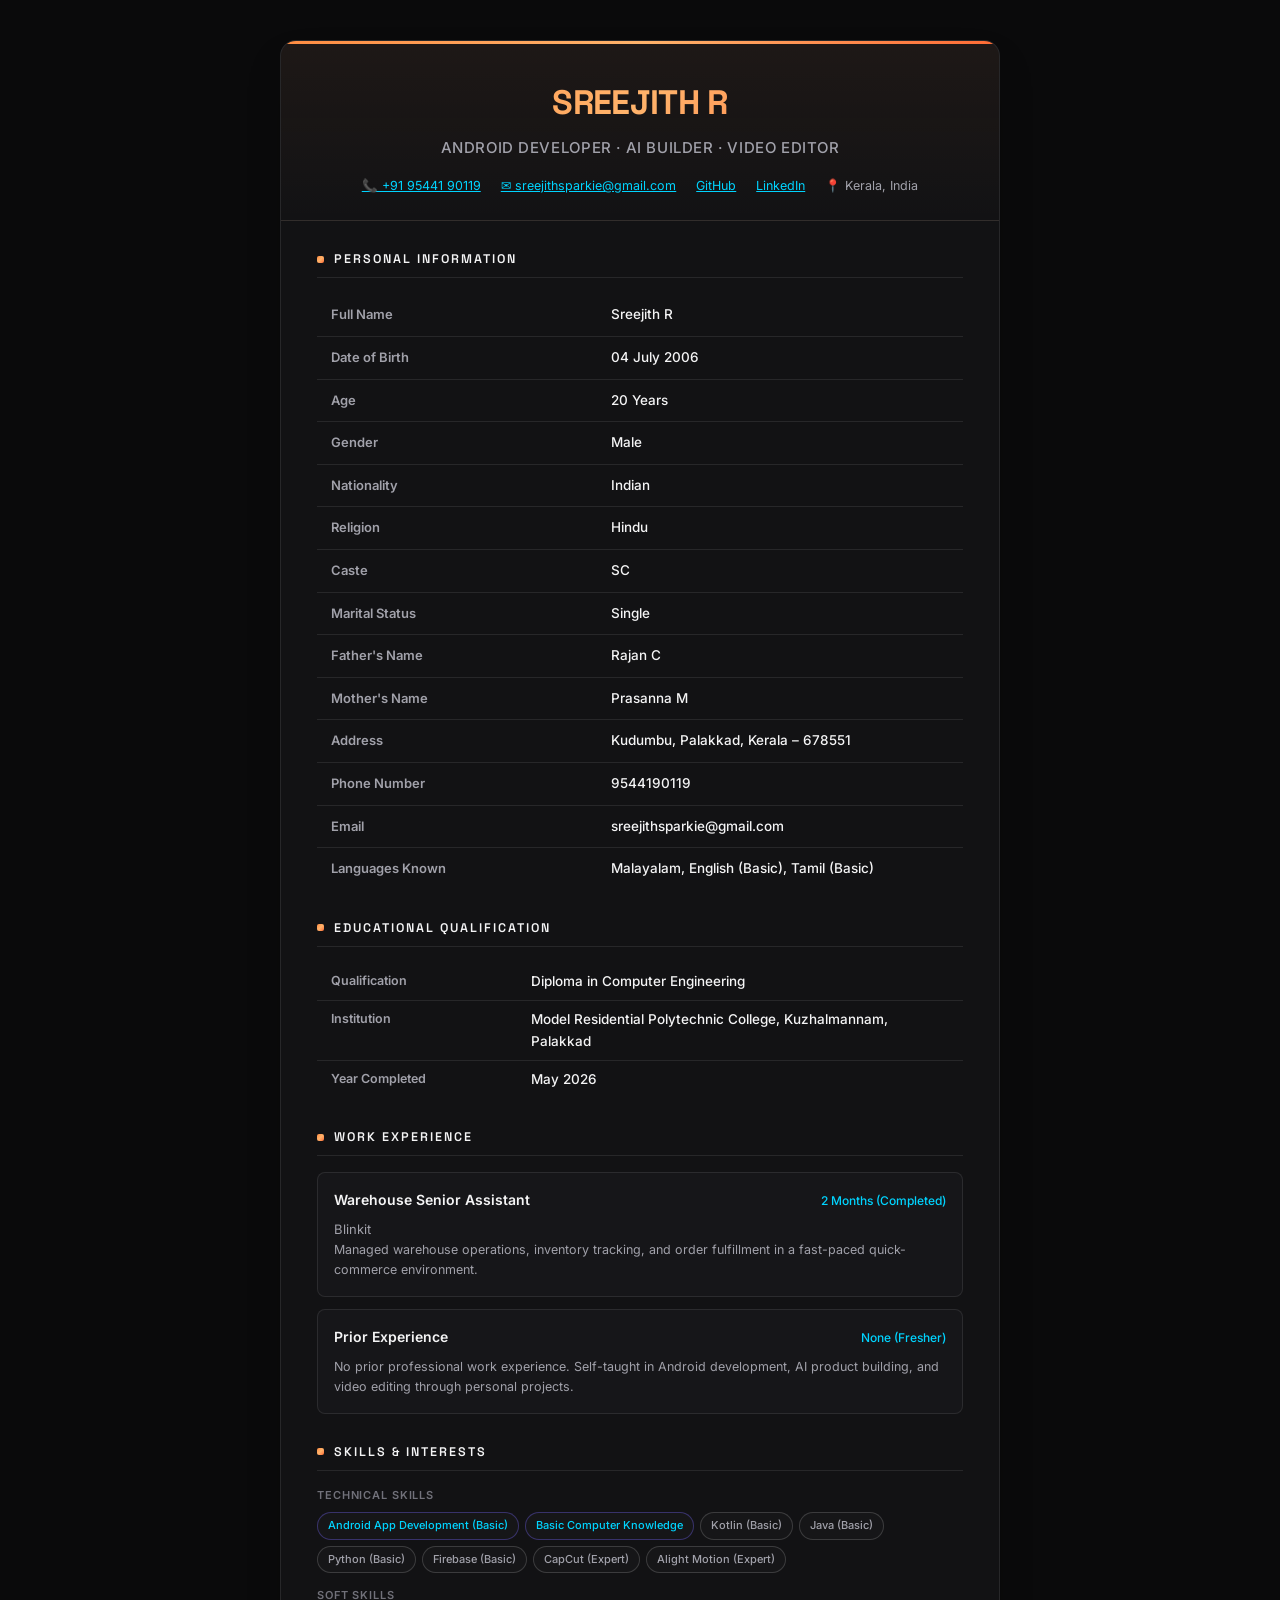
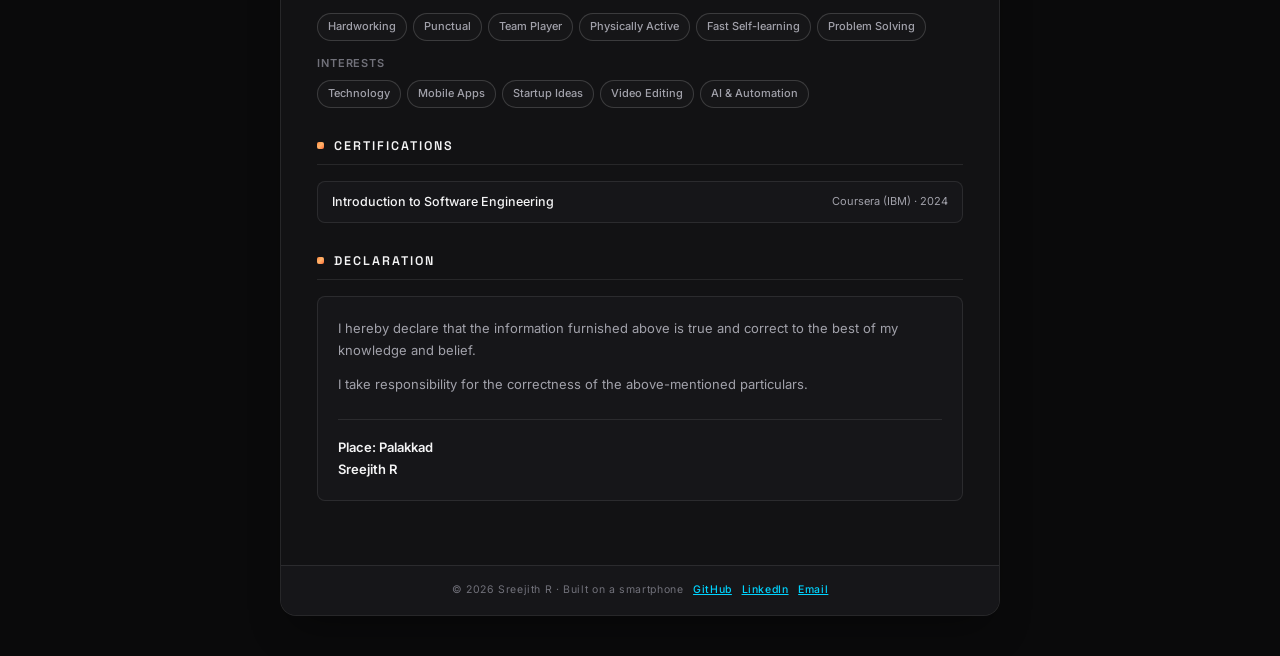
==== commit 57087bfe: "feat: update bio data to match official PDF format with Personal Info, Education, Work Experience (B" ====
--- a/biodata.html
+++ b/biodata.html
@@ -39,15 +39,24 @@
     .section-title { font-family: var(--font-display); font-weight: 600; font-size: 12.5px; letter-spacing: 0.16em; text-transform: uppercase; color: var(--text); margin-bottom: 16px; padding-bottom: 8px; border-bottom: 1px solid var(--border); display: flex; align-items: center; gap: 10px; }
     @media screen { .section-title::before { content: ""; width: 7px; height: 7px; border-radius: 2px; background: var(--orange-grad); flex-shrink: 0; } }
 
-    /* Personal Details */
-    .pd-grid { display: grid; grid-template-columns: repeat(auto-fit, minmax(160px, 1fr)); gap: 12px 20px; }
-    .pd-item { display: flex; flex-direction: column; gap: 2px; }
-    .pd-label { font-size: 10.5px; letter-spacing: 0.1em; text-transform: uppercase; color: var(--text-faint); font-weight: 600; }
-    .pd-value { font-size: 13.5px; color: var(--text); font-weight: 500; }
-
-    /* Profile Summary */
-    .profile-text { color: var(--text-dim); line-height: 1.75; font-size: 13.5px; }
-    .profile-text strong { color: var(--text); }
+    /* Bio Data Table Layout */
+    .bd-table { width: 100%; border-collapse: collapse; }
+    .bd-table td { padding: 10px 14px; border-bottom: 1px solid var(--border); vertical-align: top; }
+    .bd-table tr:last-child td { border-bottom: none; }
+    .bd-label { width: 280px; font-weight: 600; color: var(--text-dim); font-size: 13px; }
+    .bd-value { color: var(--text); font-size: 13.5px; font-weight: 500; }
+    .bd-label strong { color: var(--text); }
+    
+    .bd-table.sub-table td { padding: 8px 14px; }
+    .bd-table.sub-table .bd-label { width: 200px; font-size: 12.5px; }
+
+    /* Work Experience */
+    .exp-card { background: var(--card); border: 1px solid var(--border); border-radius: 8px; padding: 16px; margin-bottom: 12px; }
+    .exp-head { display: flex; justify-content: space-between; align-items: baseline; gap: 12px; flex-wrap: wrap; margin-bottom: 8px; }
+    .exp-role { font-weight: 600; font-size: 14px; color: var(--text); }
+    .exp-duration { font-size: 12px; color: var(--accent-2); font-weight: 500; white-space: nowrap; }
+    .exp-company { color: var(--text-dim); font-size: 13px; }
+    .exp-desc { color: var(--text-dim); font-size: 12.5px; line-height: 1.6; }
 
     /* Skills */
     .skill-row { margin-bottom: 14px; }
@@ -56,16 +65,6 @@
     .skill-tag { font-size: 11px; font-weight: 500; padding: 4px 10px; border-radius: 999px; border: 1px solid var(--border-strong); background: rgba(255,255,255,0.02); color: var(--text-dim); }
     @media screen { .skill-tag:hover { border-color: var(--accent); color: var(--accent-2); background: rgba(108,92,231,0.1); } }
     .skill-tag.primary { border-color: rgba(108,92,231,0.4); color: var(--accent-2); }
-
-    /* Projects */
-    .proj-card { border: 1px solid var(--border); border-radius: 10px; padding: 16px; margin-bottom: 14px; background: var(--card); }
-    .proj-head { display: flex; justify-content: space-between; align-items: flex-start; gap: 10px; flex-wrap: wrap; margin-bottom: 8px; }
-    .proj-name { font-family: var(--font-display); font-weight: 700; font-size: 14.5px; color: var(--text); }
-    .proj-tech { font-size: 10.5px; color: var(--accent-2); font-weight: 500; letter-spacing: 0.04em; white-space: nowrap; }
-    .proj-desc { color: var(--text-dim); font-size: 12px; line-height: 1.6; margin-bottom: 8px; }
-    .proj-highlights { display: flex; flex-wrap: wrap; gap: 5px; }
-    .proj-tag { font-size: 10px; padding: 2px 8px; border-radius: 999px; background: rgba(255,140,66,0.1); border: 1px solid rgba(255,140,66,0.2); color: #ffb36b; font-weight: 500; }
-    @media print { .proj-tag { background: #fff3eb !important; border-color: #ff8c42 !important; color: #d94e00 !important; -webkit-print-color-adjust: exact; print-color-adjust: exact; } }
 
     /* Education */
     .edu-item { margin-bottom: 14px; padding-bottom: 14px; border-bottom: 1px solid var(--border); }
@@ -81,17 +80,21 @@
     .cert-name { font-weight: 500; color: var(--text); font-size: 12.5px; }
     .cert-meta { font-size: 11px; color: var(--text-dim); white-space: nowrap; }
 
-    /* Additional */
-    .add-grid { display: grid; grid-template-columns: repeat(auto-fit, minmax(200px, 1fr)); gap: 12px; }
-    .add-card { background: var(--card); border: 1px solid var(--border); border-radius: 8px; padding: 14px; }
-    .add-title { font-weight: 600; font-size: 11px; letter-spacing: 0.08em; text-transform: uppercase; color: var(--text-faint); margin-bottom: 6px; }
-    .add-text { font-size: 12px; color: var(--text-dim); line-height: 1.6; }
-    .add-text strong { color: var(--text); }
+    /* Declaration */
+    .declaration { background: var(--card); border: 1px solid var(--border); border-radius: 8px; padding: 20px; }
+    .declaration p { color: var(--text-dim); font-size: 13px; line-height: 1.7; margin-bottom: 12px; }
+    .declaration p:last-child { margin-bottom: 0; }
+    .declaration .sig { margin-top: 24px; padding-top: 16px; border-top: 1px solid var(--border); font-weight: 600; color: var(--text); }
 
     .bd-footer { padding: 16px 36px; background: var(--card); border-top: 1px solid var(--border); text-align: center; font-size: 10.5px; color: var(--text-faint); letter-spacing: 0.06em; }
     .bd-footer a { color: var(--accent-2); margin-left: 6px; font-weight: 500; }
 
-    @media (max-width: 520px) { body { padding: 20px 10px; } .bd-header, .bd-body { padding-left: 20px; padding-right: 20px; } .bd-contact { gap: 8px 12px; } }
+    @media (max-width: 520px) { 
+      body { padding: 20px 10px; } 
+      .bd-header, .bd-body { padding-left: 20px; padding-right: 20px; } 
+      .bd-contact { gap: 8px 12px; }
+      .bd-label { width: 140px; font-size: 12px; }
+    }
   </style>
 </head>
 <body>
@@ -109,109 +112,93 @@
     </header>
 
     <main class="bd-body">
-      <!-- PERSONAL DETAILS -->
-      <section class="bd-section">
-        <h2 class="section-title">Personal Details</h2>
-        <div class="pd-grid">
-          <div class="pd-item"><span class="pd-label">Date of Birth</span><span class="pd-value">04/07/2006</span></div>
-          <div class="pd-item"><span class="pd-label">Gender</span><span class="pd-value">Male</span></div>
-          <div class="pd-item"><span class="pd-label">Nationality</span><span class="pd-value">Indian</span></div>
-          <div class="pd-item"><span class="pd-label">Marital Status</span><span class="pd-value">Single</span></div>
-          <div class="pd-item"><span class="pd-label">Languages</span><span class="pd-value">English, Malayalam</span></div>
-          <div class="pd-item"><span class="pd-label">Location</span><span class="pd-value">Kerala, India</span></div>
-          <div class="pd-item"><span class="pd-label">Availability</span><span class="pd-value">Immediate</span></div>
-          <div class="pd-item"><span class="pd-label">Preferred Role</span><span class="pd-value">Android / AI Developer</span></div>
-        </div>
-      </section>
-
-      <!-- PROFILE SUMMARY -->
-      <section class="bd-section">
-        <h2 class="section-title">Profile Summary</h2>
-        <p class="profile-text">
-          <strong>Computer Engineering diploma graduate (May 2026)</strong> with a product-builder mindset. Self-taught in Android development, AI product building, and video editing. 
-          Built and shipped <strong>4+ products</strong> entirely from a smartphone — including DoitNow (productivity), Nadodi (travel), MoneyMoment AI (finance), and D.I.B (AI assistant). 
-          Strong foundation in <strong>Kotlin, Java, Python, JavaScript</strong> with hands-on experience in <strong>Firebase, FastAPI, LLM integration, Jetpack Compose, Material 3</strong>. 
-          Creative video editor since <strong>2019</strong> (CapCut, Alight Motion) — Instagram: <a href="https://www.instagram.com/amx.7x?stkn=MXByYWM3czVoYXo3cg==" target="_blank" rel="noopener" style="color:var(--accent-2)">@amx.7x</a>. 
-          Fast learner, ready to join immediately, seeking entry-level software/application developer role to grow in a real company environment.
-        </p>
-      </section>
-
-      <!-- TECHNICAL SKILLS -->
-      <section class="bd-section">
-        <h2 class="section-title">Technical Skills</h2>
+      <!-- PERSONAL INFORMATION -->
+      <section class="bd-section">
+        <h2 class="section-title">Personal Information</h2>
+        <table class="bd-table">
+          <tr><td class="bd-label">Full Name</td><td class="bd-value">Sreejith R</td></tr>
+          <tr><td class="bd-label">Date of Birth</td><td class="bd-value">04 July 2006</td></tr>
+          <tr><td class="bd-label">Age</td><td class="bd-value">20 Years</td></tr>
+          <tr><td class="bd-label">Gender</td><td class="bd-value">Male</td></tr>
+          <tr><td class="bd-label">Nationality</td><td class="bd-value">Indian</td></tr>
+          <tr><td class="bd-label">Religion</td><td class="bd-value">Hindu</td></tr>
+          <tr><td class="bd-label">Caste</td><td class="bd-value">SC</td></tr>
+          <tr><td class="bd-label">Marital Status</td><td class="bd-value">Single</td></tr>
+          <tr><td class="bd-label">Father's Name</td><td class="bd-value">Rajan C</td></tr>
+          <tr><td class="bd-label">Mother's Name</td><td class="bd-value">Prasanna M</td></tr>
+          <tr><td class="bd-label">Address</td><td class="bd-value">Kudumbu, Palakkad, Kerala – 678551</td></tr>
+          <tr><td class="bd-label">Phone Number</td><td class="bd-value">9544190119</td></tr>
+          <tr><td class="bd-label">Email</td><td class="bd-value">sreejithsparkie@gmail.com</td></tr>
+          <tr><td class="bd-label">Languages Known</td><td class="bd-value">Malayalam, English (Basic), Tamil (Basic)</td></tr>
+        </table>
+      </section>
+
+      <!-- EDUCATIONAL QUALIFICATION -->
+      <section class="bd-section">
+        <h2 class="section-title">Educational Qualification</h2>
+        <table class="bd-table sub-table">
+          <tr><td class="bd-label">Qualification</td><td class="bd-value">Diploma in Computer Engineering</td></tr>
+          <tr><td class="bd-label">Institution</td><td class="bd-value">Model Residential Polytechnic College, Kuzhalmannam, Palakkad</td></tr>
+          <tr><td class="bd-label">Year Completed</td><td class="bd-value">May 2026</td></tr>
+        </table>
+      </section>
+
+      <!-- WORK EXPERIENCE -->
+      <section class="bd-section">
+        <h2 class="section-title">Work Experience</h2>
+        <div class="exp-card">
+          <div class="exp-head">
+            <span class="exp-role">Warehouse Senior Assistant</span>
+            <span class="exp-duration">2 Months (Completed)</span>
+          </div>
+          <p class="exp-company">Blinkit</p>
+          <p class="exp-desc">Managed warehouse operations, inventory tracking, and order fulfillment in a fast-paced quick-commerce environment.</p>
+        </div>
+        <div class="exp-card">
+          <div class="exp-head">
+            <span class="exp-role">Prior Experience</span>
+            <span class="exp-duration">None (Fresher)</span>
+          </div>
+          <p class="exp-desc">No prior professional work experience. Self-taught in Android development, AI product building, and video editing through personal projects.</p>
+        </div>
+      </section>
+
+      <!-- SKILLS & INTERESTS -->
+      <section class="bd-section">
+        <h2 class="section-title">Skills & Interests</h2>
         <div class="skill-row">
-          <div class="skill-row-name">Core Languages</div>
+          <div class="skill-row-name">Technical Skills</div>
           <div class="skill-tags">
-            <span class="skill-tag primary">Kotlin</span><span class="skill-tag primary">Java</span><span class="skill-tag">Python</span><span class="skill-tag">JavaScript (ES6+)</span><span class="skill-tag">HTML5/CSS3</span>
+            <span class="skill-tag primary">Android App Development (Basic)</span>
+            <span class="skill-tag primary">Basic Computer Knowledge</span>
+            <span class="skill-tag">Kotlin (Basic)</span>
+            <span class="skill-tag">Java (Basic)</span>
+            <span class="skill-tag">Python (Basic)</span>
+            <span class="skill-tag">Firebase (Basic)</span>
+            <span class="skill-tag">CapCut (Expert)</span>
+            <span class="skill-tag">Alight Motion (Expert)</span>
           </div>
         </div>
         <div class="skill-row">
-          <div class="skill-row-name">Android Development</div>
+          <div class="skill-row-name">Soft Skills</div>
           <div class="skill-tags">
-            <span class="skill-tag primary">Android SDK</span><span class="skill-tag primary">Jetpack Compose</span><span class="skill-tag">Material 3</span><span class="skill-tag">Room Database</span><span class="skill-tag">Firebase (Auth/Firestore/Functions)</span><span class="skill-tag">Retrofit/OkHttp</span><span class="skill-tag">Coroutines/Flow</span>
+            <span class="skill-tag">Hardworking</span>
+            <span class="skill-tag">Punctual</span>
+            <span class="skill-tag">Team Player</span>
+            <span class="skill-tag">Physically Active</span>
+            <span class="skill-tag">Fast Self-learning</span>
+            <span class="skill-tag">Problem Solving</span>
           </div>
         </div>
         <div class="skill-row">
-          <div class="skill-row-name">AI & Backend</div>
+          <div class="skill-row-name">Interests</div>
           <div class="skill-tags">
-            <span class="skill-tag">LLM Integration (Claude, GPT)</span><span class="skill-tag">FastAPI</span><span class="skill-tag">REST API Design</span><span class="skill-tag">Prompt Engineering</span><span class="skill-tag">RAG Pipelines</span><span class="skill-tag">Voice Interfaces</span>
-          </div>
-        </div>
-        <div class="skill-row">
-          <div class="skill-row-name">Tools & Platforms</div>
-          <div class="skill-tags">
-            <span class="skill-tag">Git/GitHub</span><span class="skill-tag">Android Studio</span><span class="skill-tag">VS Code</span><span class="skill-tag">Termux (Linux on Android)</span><span class="skill-tag">Figma</span><span class="skill-tag">Postman</span>
-          </div>
-        </div>
-        <div class="skill-row">
-          <div class="skill-row-name">Creative & Media</div>
-          <div class="skill-tags">
-            <span class="skill-tag primary">CapCut (Expert)</span><span class="skill-tag primary">Alight Motion (Expert)</span><span class="skill-tag">Video Editing (2019–Present)</span><span class="skill-tag">Short-form Content</span><span class="skill-tag">Transitions & VFX</span><span class="skill-tag">Color Grading</span>
-          </div>
-        </div>
-        <div class="skill-row">
-          <div class="skill-row-name">Other</div>
-          <div class="skill-tags">
-            <span class="skill-tag">Hardware Troubleshooting</span><span class="skill-tag">API Integration</span><span class="skill-tag">Problem Solving</span><span class="skill-tag">Rapid Self-learning</span><span class="skill-tag">Product Ideation</span>
-          </div>
-        </div>
-      </section>
-
-      <!-- KEY PROJECTS -->
-      <section class="bd-section">
-        <h2 class="section-title">Key Projects</h2>
-        <article class="proj-card">
-          <div class="proj-head"><h3 class="proj-name">DoitNow — Task & Productivity</h3><span class="proj-tech">Kotlin · Firebase · AI</span></div>
-          <p class="proj-desc">Clean to-do app with reminders, categories, AI-based task suggestions learning from user patterns.</p>
-          <div class="proj-highlights"><span class="proj-tag">Firebase Sync</span><span class="proj-tag">AI Suggestions</span><span class="proj-tag">Reminders</span><span class="proj-tag">Material 3</span></div>
-        </article>
-        <article class="proj-card">
-          <div class="proj-head"><h3 class="proj-name">Nadodi — Kerala Travel Discovery</h3><span class="proj-tech">Android · Web · Location Data</span></div>
-          <p class="proj-desc">Discover hidden places across Kerala. Organized location data, clean UI, offline maps support.</p>
-          <div class="proj-highlights"><span class="proj-tag">Location Data</span><span class="proj-tag">Offline Maps</span><span class="proj-tag">Clean Architecture</span><span class="proj-tag">Regional</span></div>
-        </article>
-        <article class="proj-card">
-          <div class="proj-head"><h3 class="proj-name">MoneyMoment AI — Finance Assistant</h3><span class="proj-tech">Kotlin · AI · Finance</span></div>
-          <p class="proj-desc">AI-powered finance app simplifying money decisions — budgeting, expense tracking, smart insights.</p>
-          <div class="proj-highlights"><span class="proj-tag">AI Insights</span><span class="proj-tag">Budgeting</span><span class="proj-tag">Expense Tracking</span><span class="proj-tag">Smart Alerts</span></div>
-        </article>
-        <article class="proj-card">
-          <div class="proj-head"><h3 class="proj-name">D.I.B — Daily Intelligence Bot</h3><span class="proj-tech">Kotlin · AI · LLM</span></div>
-          <p class="proj-desc">Personal AI assistant for scheduling, smart reminders, and contextual suggestions — learns from user patterns.</p>
-          <div class="proj-highlights"><span class="proj-tag">LLM Integration</span><span class="proj-tag">Smart Scheduling</span><span class="proj-tag">Contextual AI</span><span class="proj-tag">On-device</span></div>
-        </article>
-      </section>
-
-      <!-- EDUCATION -->
-      <section class="bd-section">
-        <h2 class="section-title">Education</h2>
-        <div class="edu-item">
-          <div class="edu-head">
-            <span class="edu-degree">Diploma in Computer Engineering</span>
-            <span class="edu-date">May 2026</span>
-          </div>
-          <p class="edu-school">Model Residential Polytechnic College, Kuzhalmannam, Palakkad, Kerala</p>
-          <p class="edu-detail">Core subjects: Data Structures, Algorithms, DBMS, Computer Networks, OOP, Mobile Computing, Software Engineering</p>
+            <span class="skill-tag">Technology</span>
+            <span class="skill-tag">Mobile Apps</span>
+            <span class="skill-tag">Startup Ideas</span>
+            <span class="skill-tag">Video Editing</span>
+            <span class="skill-tag">AI & Automation</span>
+          </div>
         </div>
       </section>
 
@@ -220,34 +207,17 @@
         <h2 class="section-title">Certifications</h2>
         <div class="cert-item">
           <span class="cert-name">Introduction to Software Engineering</span>
-          <span class="cert-meta">IBM / Coursera · 2024</span>
-        </div>
-      </section>
-
-      <!-- ADDITIONAL INFORMATION -->
-      <section class="bd-section">
-        <h2 class="section-title">Additional Information</h2>
-        <div class="add-grid">
-          <div class="add-card">
-            <div class="add-title">Video Editing</div>
-            <div class="add-text"><strong>Since 2019</strong> — Expert in CapCut & Alight Motion. Creative transitions, effects, color grading, short-form vertical content for Instagram Reels/Shorts. Profile: <a href="https://www.instagram.com/amx.7x?stkn=MXByYWM3czVoYXo3cg==" target="_blank" rel="noopener" style="color:var(--accent-2)">@amx.7x</a></div>
-          </div>
-          <div class="add-card">
-            <div class="add-title">Product Experience</div>
-            <div class="add-text"><strong>4+ products shipped</strong> — end-to-end product building from ideation to launch. DoitNow, Nadodi, MoneyMoment AI, D.I.B. Built 100% on smartphone.</div>
-          </div>
-          <div class="add-card">
-            <div class="add-title">Work Preference</div>
-            <div class="add-text"><strong>Immediate join</strong> · Remote / On-site / Hybrid · Open to relocation · Fast learner · Product-first mindset</div>
-          </div>
-          <div class="add-card">
-            <div class="add-title">Links</div>
-            <div class="add-text">
-              <strong>GitHub:</strong> github.com/zreejith-dev<br>
-              <strong>LinkedIn:</strong> linkedin.com/in/sreejith-r-57b355333<br>
-              <strong>Instagram (Edits):</strong> instagram.com/amx.7x
-            </div>
-          </div>
+          <span class="cert-meta">Coursera (IBM) · 2024</span>
+        </div>
+      </section>
+
+      <!-- DECLARATION -->
+      <section class="bd-section">
+        <h2 class="section-title">Declaration</h2>
+        <div class="declaration">
+          <p>I hereby declare that the information furnished above is true and correct to the best of my knowledge and belief.</p>
+          <p>I take responsibility for the correctness of the above-mentioned particulars.</p>
+          <p class="sig">Place: Palakkad<br>Sreejith R</p>
         </div>
       </section>
     </main>
